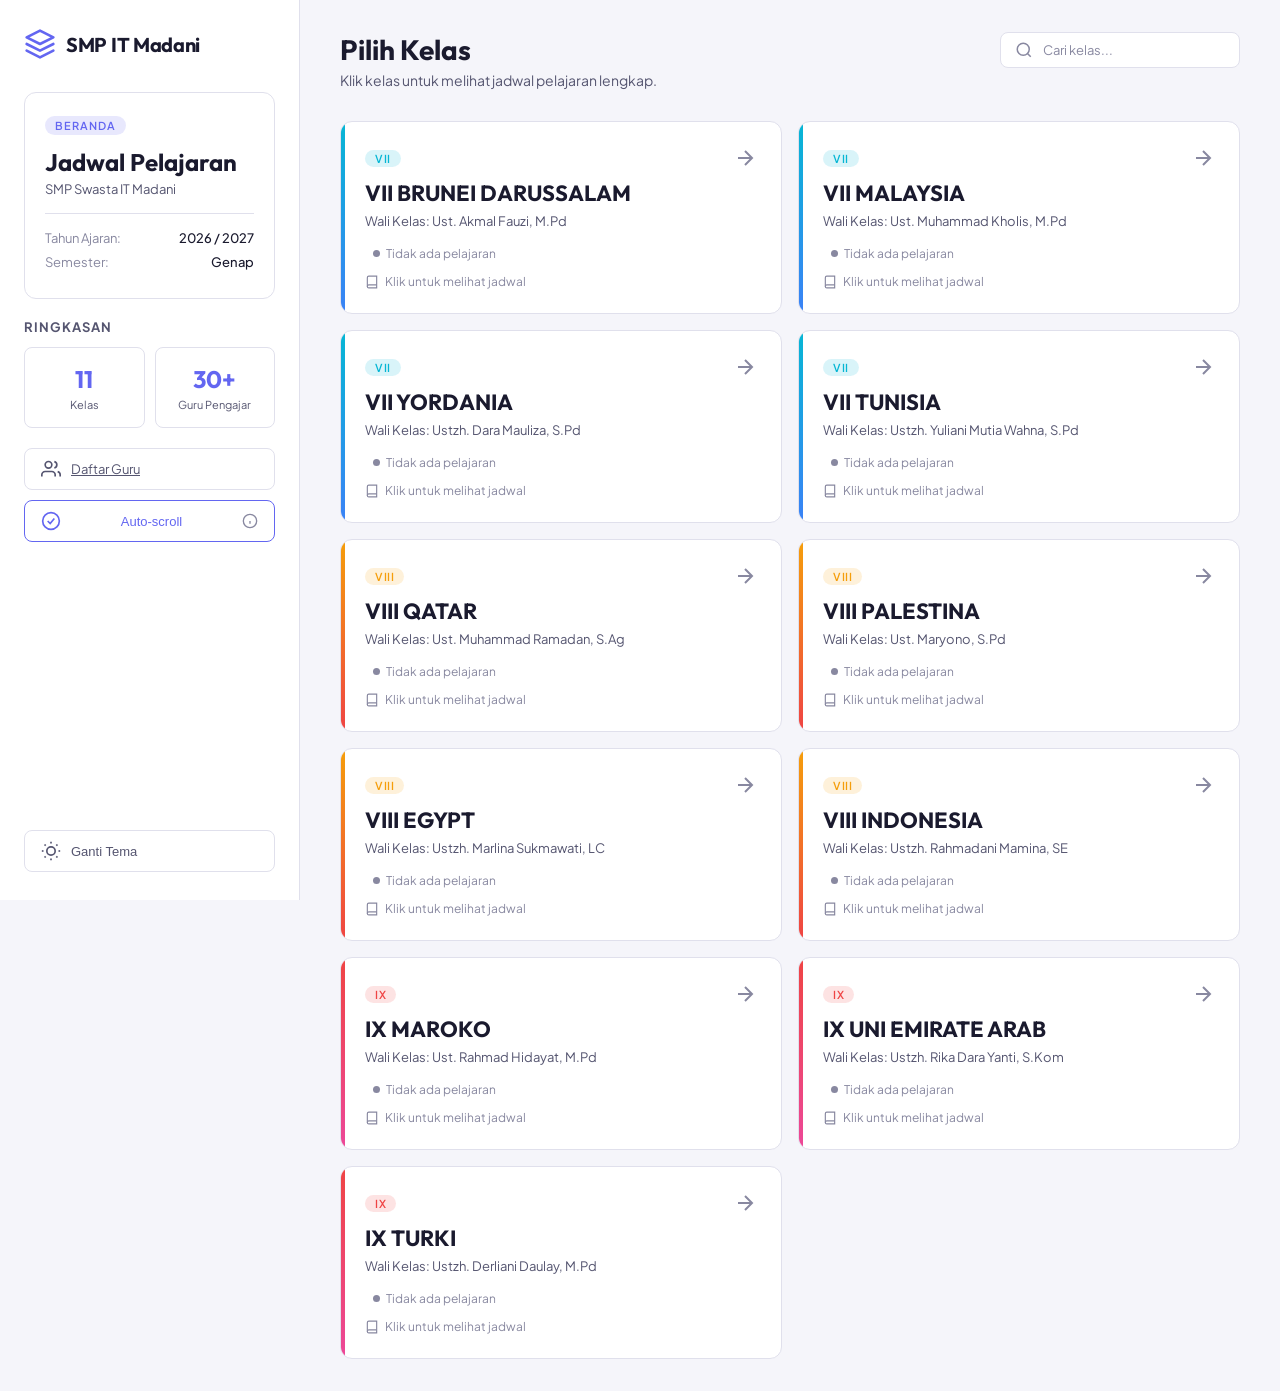
==== full/index.html @ 459fa44a "Add files via upload" ====
<!DOCTYPE html>
<html lang="id">
<head>
    <meta charset="UTF-8">
    <meta name="viewport" content="width=device-width, initial-scale=1.0">
    <title>Jadwal Pelajaran - SMP Swasta IT Madani</title>
    <meta name="theme-color" content="#0a0c10">
    <link rel="manifest" href="manifest.json">
    <link rel="icon" href="icon.svg" type="image/svg+xml">
    <link rel="preconnect" href="https://fonts.googleapis.com">
    <link rel="preconnect" href="https://fonts.gstatic.com" crossorigin>
    <link href="https://fonts.googleapis.com/css2?family=Outfit:wght@300;400;500;600;700;800&family=Plus+Jakarta+Sans:wght@300;400;500;600;700&display=swap" rel="stylesheet">
    <link rel="stylesheet" href="home.css">
</head>
<body class="light-theme">
    <header class="mobile-header">
        <button id="menu-toggle" class="menu-btn" aria-label="Buka menu">
            <svg viewBox="0 0 24 24" fill="none" stroke="currentColor" stroke-width="2" width="24" height="24">
                <line x1="3" y1="6" x2="21" y2="6"></line>
                <line x1="3" y1="12" x2="21" y2="12"></line>
                <line x1="3" y1="18" x2="21" y2="18"></line>
            </svg>
        </button>
        <span class="mobile-logo">SMP IT Madani</span>
    </header>
    <div class="sidebar-overlay" id="sidebar-overlay"></div>
    <div class="app-container">
        <aside class="sidebar">
            <div class="sidebar-header">
                <div class="logo-container">
                    <svg class="logo-icon" viewBox="0 0 24 24" fill="none" xmlns="http://www.w3.org/2000/svg">
                        <path d="M12 2L2 7L12 12L22 7L12 2Z" stroke="currentColor" stroke-width="2" stroke-linecap="round" stroke-linejoin="round"/>
                        <path d="M2 17L12 22L22 17" stroke="currentColor" stroke-width="2" stroke-linecap="round" stroke-linejoin="round"/>
                        <path d="M2 12L12 17L22 12" stroke="currentColor" stroke-width="2" stroke-linecap="round" stroke-linejoin="round"/>
                    </svg>
                    <span class="logo-text">SMP IT Madani</span>
                </div>
            </div>
            
            <div class="class-card">
                <div class="class-badge">BERANDA</div>
                <h1 class="class-title">Jadwal Pelajaran</h1>
                <p class="school-subtitle">SMP Swasta IT Madani</p>
                <div class="divider"></div>
                <div class="meta-row">
                    <span class="meta-label">Tahun Ajaran:</span>
                    <span class="meta-value">2026 / 2027</span>
                </div>
                <div class="meta-row">
                    <span class="meta-label">Semester:</span>
                    <span class="meta-value">Genap</span>
                </div>
            </div>

            <div class="stats-panel">
                <h3>Ringkasan</h3>
                <div class="stat-grid">
                    <div class="stat-card">
                        <span class="stat-num" id="total-classes">11</span>
                        <span class="stat-label">Kelas</span>
                    </div>
                    <div class="stat-card">
                        <span class="stat-num" id="total-teachers">30+</span>
                        <span class="stat-label">Guru Pengajar</span>
                    </div>
                </div>
            </div>

            <div class="sidebar-actions">
                <a href="teachers.html" class="theme-btn">
                    <span class="theme-btn-icon">
                        <svg viewBox="0 0 24 24" fill="none" stroke="currentColor" stroke-width="2" width="20" height="20">
                            <path d="M17 21v-2a4 4 0 0 0-4-4H5a4 4 0 0 0-4 4v2"></path>
                            <circle cx="9" cy="7" r="4"></circle>
                            <path d="M23 21v-2a4 4 0 0 0-3-3.87"></path>
                            <path d="M16 3.13a4 4 0 0 1 0 7.75"></path>
                        </svg>
                    </span>
                    <span class="theme-btn-text">Daftar Guru</span>
                </a>
            </div>

            <div class="sidebar-actions">
                <button id="autoscroll-toggle" class="theme-btn">
                    <span class="theme-btn-icon">
                        <svg viewBox="0 0 24 24" fill="none" stroke="currentColor" stroke-width="2" width="20" height="20">
                            <circle cx="12" cy="12" r="10"></circle>
                            <polyline points="8 12 11 15 16 9"></polyline>
                        </svg>
                    </span>
                    <span class="theme-btn-text">Auto-scroll</span>
                    <span class="info-badge" id="autoscroll-info">
                        <svg viewBox="0 0 24 24" fill="none" stroke="currentColor" stroke-width="2" width="16" height="16">
                            <circle cx="12" cy="12" r="10"></circle>
                            <line x1="12" y1="16" x2="12" y2="12"></line>
                            <line x1="12" y1="8" x2="12.01" y2="8"></line>
                        </svg>
                        <span class="tooltip-text">Langsung scroll ke jadwal hari ini saat halaman kelas dibuka.</span>
                    </span>
                </button>
            </div>

            <div class="sidebar-actions">
                <button id="install-btn" class="theme-btn hidden">
                    <span class="theme-btn-icon">
                        <svg viewBox="0 0 24 24" fill="none" stroke="currentColor" stroke-width="2" width="20" height="20">
                            <path d="M21 15v4a2 2 0 0 1-2 2H5a2 2 0 0 1-2-2v-4"></path>
                            <polyline points="7 10 12 15 17 10"></polyline>
                            <line x1="12" y1="15" x2="12" y2="3"></line>
                        </svg>
                    </span>
                    <span class="theme-btn-text">Pasang Aplikasi</span>
                </button>
            </div>

            <div class="theme-toggle-container">
                <button id="theme-toggle" class="theme-btn">
                    <span class="theme-btn-icon">
                        <svg class="sun-icon" viewBox="0 0 24 24" fill="none" stroke="currentColor" stroke-width="2">
                            <circle cx="12" cy="12" r="5"></circle>
                            <line x1="12" y1="1" x2="12" y2="3"></line>
                            <line x1="12" y1="21" x2="12" y2="23"></line>
                            <line x1="4.22" y1="4.22" x2="5.64" y2="5.64"></line>
                            <line x1="18.36" y1="18.36" x2="19.78" y2="19.78"></line>
                            <line x1="1" y1="12" x2="3" y2="12"></line>
                            <line x1="21" y1="12" x2="23" y2="12"></line>
                            <line x1="4.22" y1="19.78" x2="5.64" y2="18.36"></line>
                            <line x1="18.36" y1="4.22" x2="19.78" y2="5.64"></line>
                        </svg>
                        <svg class="moon-icon" viewBox="0 0 24 24" fill="none" stroke="currentColor" stroke-width="2">
                            <path d="M21 12.79A9 9 0 1 1 11.21 3 7 7 0 0 0 21 12.79z"></path>
                        </svg>
                    </span>
                    <span class="theme-btn-text">Ganti Tema</span>
                </button>
            </div>
        </aside>

        <main class="main-content">
            <header class="content-header">
                <div class="header-left">
                    <h2 class="section-title">Pilih Kelas</h2>
                    <p class="section-desc">Klik kelas untuk melihat jadwal pelajaran lengkap.</p>
                </div>
                <div class="header-actions">
                    <div class="search-box">
                        <svg class="search-icon" viewBox="0 0 24 24" fill="none" stroke="currentColor" stroke-width="2">
                            <circle cx="11" cy="11" r="8"></circle>
                            <line x1="21" y1="21" x2="16.65" y2="16.65"></line>
                        </svg>
                        <input type="text" id="search-input" placeholder="Cari kelas...">
                    </div>
                </div>
            </header>

            <div class="class-grid" id="class-grid">
            </div>
        </main>
    </div>

    <script src="home.js"></script>
    <script>
    if ('serviceWorker' in navigator) {
        navigator.serviceWorker.register('sw.js');
    }
    </script>
</body>
</html>
---- full/home.css ----
*, *::before, *::after { box-sizing: border-box; margin: 0; padding: 0; }

:root {
    --bg-primary: #0a0a0f;
    --bg-secondary: #12121a;
    --bg-card: #1a1a2e;
    --bg-card-hover: #222240;
    --text-primary: #f0f0f5;
    --text-secondary: #8888a0;
    --text-muted: #555570;
    --accent: #6366f1;
    --accent-glow: rgba(99, 102, 241, 0.15);
    --border: #2a2a40;
    --gradient-1: linear-gradient(135deg, #6366f1, #8b5cf6);
    --gradient-2: linear-gradient(135deg, #f59e0b, #ef4444);
    --gradient-3: linear-gradient(135deg, #06b6d4, #3b82f6);
    --gradient-4: linear-gradient(135deg, #10b981, #34d399);
    --shadow: 0 4px 20px rgba(0,0,0,0.3);
    --radius: 12px;
    --radius-sm: 8px;
}

body.light-theme {
    --bg-primary: #f5f5fa;
    --bg-secondary: #ffffff;
    --bg-card: #ffffff;
    --bg-card-hover: #f0f0f8;
    --text-primary: #1a1a2e;
    --text-secondary: #555570;
    --text-muted: #8888a0;
    --border: #e0e0ec;
    --shadow: 0 4px 20px rgba(0,0,0,0.08);
}

body { font-family: 'Plus Jakarta Sans', sans-serif; background: var(--bg-primary); color: var(--text-primary); min-height: 100vh; }

.app-container { display: flex; min-height: 100vh; }

/* Sidebar */
.sidebar {
    width: 300px; background: var(--bg-secondary); border-right: 1px solid var(--border);
    padding: 28px 24px; display: flex; flex-direction: column; position: fixed;
    top: 0; left: 0; height: 100vh; overflow-y: auto; z-index: 10;
}

.sidebar-header { margin-bottom: 32px; }

.logo-container { display: flex; align-items: center; gap: 10px; }
.logo-icon { width: 32px; height: 32px; color: var(--accent); }
.logo-text { font-family: 'Outfit', sans-serif; font-weight: 700; font-size: 20px; letter-spacing: -0.3px; }

.class-card {
    background: var(--bg-card); border: 1px solid var(--border); border-radius: var(--radius);
    padding: 20px; margin-bottom: 20px;
}
.class-badge {
    display: inline-block; padding: 3px 10px; border-radius: 20px;
    background: var(--accent-glow); color: var(--accent); font-size: 11px;
    font-weight: 600; letter-spacing: 1px; margin-bottom: 12px;
}
.class-title { font-family: 'Outfit', sans-serif; font-size: 24px; font-weight: 700; margin-bottom: 4px; }
.school-subtitle { font-size: 13px; color: var(--text-secondary); margin-bottom: 16px; }
.divider { height: 1px; background: var(--border); margin-bottom: 16px; }
.meta-row { display: flex; justify-content: space-between; font-size: 13px; margin-bottom: 8px; }
.meta-label { color: var(--text-muted); }
.meta-value { font-weight: 500; }

.stats-panel { margin-bottom: 20px; }
.stats-panel h3 { font-size: 13px; color: var(--text-secondary); margin-bottom: 12px; text-transform: uppercase; letter-spacing: 1px; }
.stat-grid { display: grid; grid-template-columns: 1fr 1fr; gap: 10px; }
.stat-card {
    background: var(--bg-card); border: 1px solid var(--border); border-radius: var(--radius-sm);
    padding: 16px; text-align: center;
}
.stat-num { display: block; font-family: 'Outfit', sans-serif; font-size: 24px; font-weight: 700; color: var(--accent); }
.stat-label { font-size: 11px; color: var(--text-secondary); margin-top: 4px; display: block; }

.theme-toggle-container { margin-top: auto; padding-top: 20px; }
.theme-btn {
    display: flex; align-items: center; gap: 10px; width: 100%; padding: 10px 16px;
    background: var(--bg-card); border: 1px solid var(--border); border-radius: var(--radius-sm);
    color: var(--text-secondary); cursor: pointer; font-size: 13px; transition: all 0.2s;
}
.theme-btn:hover { background: var(--bg-card-hover); color: var(--text-primary); }
.theme-btn-icon { width: 20px; height: 20px; }
.sun-icon, .moon-icon { display: none; width: 100%; height: 100%; }
.dark-theme .moon-icon { display: block; }
.light-theme .sun-icon { display: block; }

/* Main Content */
.main-content {
    margin-left: 300px; flex: 1; padding: 32px 40px;
}

.content-header {
    display: flex; justify-content: space-between; align-items: flex-start;
    margin-bottom: 32px; flex-wrap: wrap; gap: 16px;
}
.header-left { }
.section-title { font-family: 'Outfit', sans-serif; font-size: 28px; font-weight: 700; }
.section-desc { color: var(--text-secondary); font-size: 14px; margin-top: 4px; }
.header-actions { display: flex; gap: 12px; align-items: center; }

.search-box {
    display: flex; align-items: center; gap: 10px;
    background: var(--bg-secondary); border: 1px solid var(--border);
    border-radius: var(--radius-sm); padding: 8px 14px; width: 240px;
}
.search-icon { width: 18px; height: 18px; color: var(--text-muted); flex-shrink: 0; }
.search-box input {
    border: none; background: none; outline: none; color: var(--text-primary);
    font-family: inherit; font-size: 13px; width: 100%;
}
.search-box input::placeholder { color: var(--text-muted); }

/* Class Grid */
.class-grid {
    display: grid; grid-template-columns: repeat(auto-fill, minmax(320px, 1fr));
    gap: 16px;
}

.class-grid-item {
    background: var(--bg-card); border: 1px solid var(--border); border-radius: var(--radius);
    padding: 24px; cursor: pointer; transition: all 0.25s ease;
    text-decoration: none; color: inherit; display: block;
    position: relative; overflow: hidden;
}
.class-grid-item:hover {
    background: var(--bg-card-hover); transform: translateY(-2px);
    border-color: var(--accent); box-shadow: var(--shadow);
}

.class-grid-item .item-badge {
    display: inline-block; padding: 2px 10px; border-radius: 20px;
    font-size: 11px; font-weight: 600; letter-spacing: 0.5px; margin-bottom: 12px;
}

.class-grid-item .item-name {
    font-family: 'Outfit', sans-serif; font-size: 22px; font-weight: 700;
    margin-bottom: 6px;
}

.class-grid-item .item-wali {
    font-size: 13px; color: var(--text-secondary); margin-bottom: 12px;
}

.class-grid-item .item-mapel {
    font-size: 12px; color: var(--text-muted); display: flex; align-items: center; gap: 6px;
}

.class-grid-item .item-now {
    font-size: 12px; display: flex; align-items: center; gap: 6px;
    margin-bottom: 8px; padding: 5px 8px; border-radius: 6px;
}
.now-active { background: rgba(16, 185, 129, 0.12); color: #10b981; }
.now-break { background: rgba(245, 158, 11, 0.12); color: #f59e0b; }
.now-activity { background: rgba(99, 102, 241, 0.12); color: #6366f1; }
.now-idle { color: var(--text-muted); padding-left: 0; }

.now-dot {
    width: 7px; height: 7px; border-radius: 50%; flex-shrink: 0;
}
.now-active .now-dot { background: #10b981; box-shadow: 0 0 8px rgba(16, 185, 129, 0.6); }
.now-break .now-dot { background: #f59e0b; }
.now-activity .now-dot { background: #6366f1; }
.now-idle .now-dot { background: var(--text-muted); }
.now-subject { font-weight: 600; }
.now-time { margin-left: auto; opacity: 0.7; }

.class-grid-item .item-arrow {
    position: absolute; top: 24px; right: 24px;
    width: 24px; height: 24px; color: var(--text-muted);
    transition: transform 0.25s ease, color 0.25s ease;
}
.class-grid-item:hover .item-arrow { transform: translateX(4px); color: var(--accent); }

.class-grid-item .item-accent {
    position: absolute; top: 0; left: 0; width: 4px; height: 100%;
    border-radius: 0 4px 4px 0;
}

.badge-vii { background: rgba(6, 182, 212, 0.15); color: #06b6d4; }
.badge-viii { background: rgba(245, 158, 11, 0.15); color: #f59e0b; }
.badge-ix { background: rgba(239, 68, 68, 0.15); color: #ef4444; }

.accent-vii { background: linear-gradient(180deg, #06b6d4, #3b82f6); }
.accent-viii { background: linear-gradient(180deg, #f59e0b, #ef4444); }
.accent-ix { background: linear-gradient(180deg, #ef4444, #ec4899); }

/* Mobile Header */
.mobile-header {
    display: none; position: fixed; top: 0; left: 0; right: 0; height: 56px;
    background: var(--bg-secondary); border-bottom: 1px solid var(--border);
    align-items: center; padding: 0 16px; z-index: 25; gap: 12px;
}
.menu-btn {
    background: none; border: none; color: var(--text-primary); cursor: pointer;
    padding: 8px; border-radius: 8px; display: flex; align-items: center;
}
.menu-btn:hover { background: var(--bg-card); }
.mobile-logo { font-family: 'Outfit', sans-serif; font-weight: 700; font-size: 18px; }

/* Sidebar Overlay */
.sidebar-overlay {
    display: none; position: fixed; inset: 0; background: rgba(0,0,0,0.5);
    z-index: 15; opacity: 0; transition: opacity 0.3s ease;
}
.sidebar-overlay.active { opacity: 1; }

/* Mobile & Tablet */
@media (max-width: 900px) {
    .mobile-header { display: flex; }

    .sidebar {
        position: fixed; top: 0; left: 0; height: 100vh; z-index: 20;
        transform: translateX(-100%); transition: transform 0.3s ease;
        width: 280px;
    }
    .sidebar.open { transform: translateX(0); }
    .sidebar-overlay.active { display: block; }

    .main-content { margin-left: 0; padding: 72px 16px 24px; }

    .content-header {
        flex-direction: column; gap: 12px; margin-bottom: 20px;
    }
    .section-title { font-size: 22px; }
    .header-actions { width: 100%; }
    .search-box { width: 100%; }

    .class-grid { grid-template-columns: 1fr; gap: 12px; }

    .class-grid-item { padding: 18px; }
    .class-grid-item .item-name { font-size: 18px; }
    .class-grid-item .item-wali { font-size: 12px; margin-bottom: 8px; }
    .class-grid-item .item-arrow { top: 18px; right: 18px; width: 20px; height: 20px; }
    .class-grid-item .item-now { font-size: 11px; padding: 4px 8px; }
    .class-grid-item .item-mapel { font-size: 11px; }
    .class-grid-item .item-badge { font-size: 10px; margin-bottom: 8px; }
}

.sidebar-actions { margin-bottom: 10px; }

/* Info Badge & Tooltip */
.info-badge {
    position: relative;
    display: inline-flex;
    align-items: center;
    margin-left: auto;
    color: var(--text-muted);
    cursor: help;
    flex-shrink: 0;
}

.info-badge:hover {
    color: var(--accent);
}

.tooltip-text {
    visibility: hidden;
    opacity: 0;
    position: absolute;
    top: calc(100% + 8px);
    left: 50%;
    transform: translateX(-50%);
    background: var(--bg-card);
    color: var(--text-primary);
    padding: 10px 14px;
    border-radius: var(--radius-sm);
    font-size: 12px;
    font-weight: 400;
    white-space: nowrap;
    box-shadow: var(--shadow);
    border: 1px solid var(--border);
    z-index: 50;
    transition: opacity 0.2s ease, visibility 0.2s ease;
    pointer-events: none;
    font-family: 'Plus Jakarta Sans', sans-serif;
}

.tooltip-text::after {
    content: '';
    position: absolute;
    bottom: 100%;
    left: 50%;
    transform: translateX(-50%);
    border: 6px solid transparent;
    border-bottom-color: var(--border);
}

.info-badge:hover .tooltip-text {
    visibility: visible;
    opacity: 1;
}

.theme-btn .info-badge svg {
    width: 16px;
    height: 16px;
}

#autoscroll-toggle .theme-btn-text {
    flex: 1;
}

#autoscroll-toggle.active {
    color: var(--accent);
    border-color: var(--accent);
}

#autoscroll-toggle.active .theme-btn-icon svg {
    stroke: var(--accent);
}

.hidden { display: none !important; }

@media (max-width: 480px) {
    .main-content { padding: 68px 12px 20px; }
    .class-grid-item { padding: 14px; }
    .class-grid-item .item-name { font-size: 16px; }
    .class-grid-item .item-arrow { top: 14px; right: 14px; }
    .section-title { font-size: 20px; }
    .section-desc { font-size: 13px; }
}
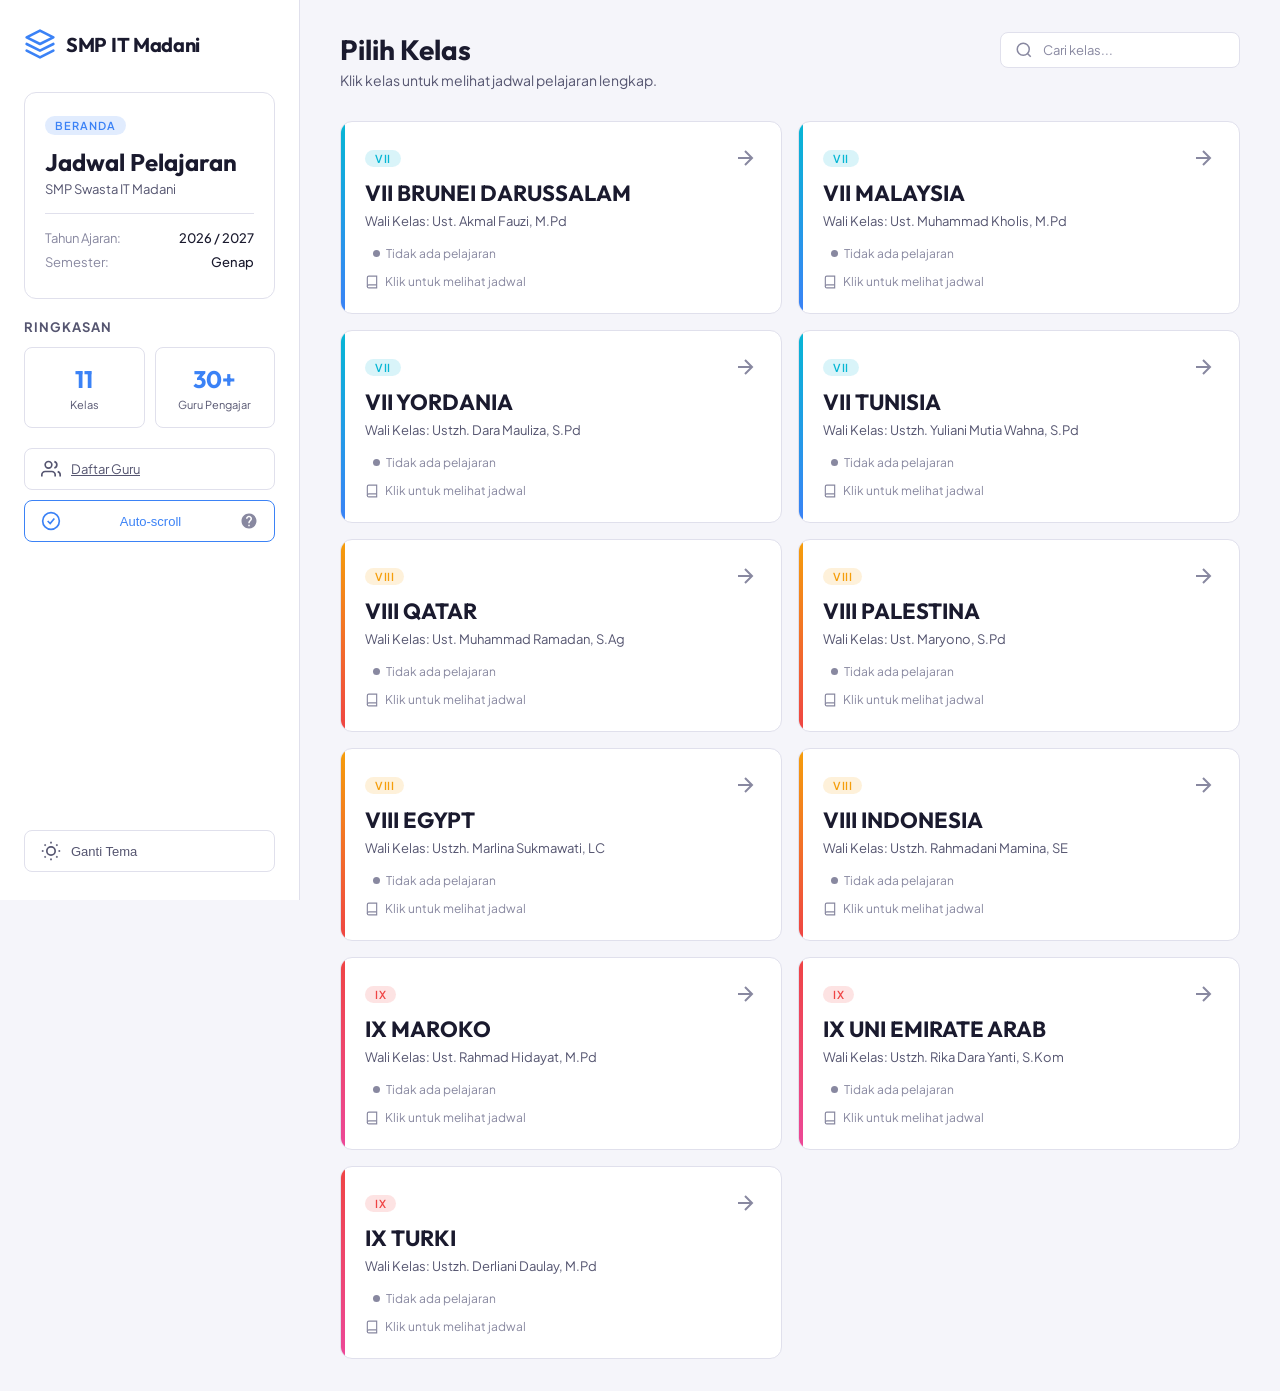
==== commit b9c75b88: "Add files via upload" ====
--- a/full/index.html
+++ b/full/index.html
@@ -27,14 +27,14 @@
     <div class="app-container">
         <aside class="sidebar">
             <div class="sidebar-header">
-                <div class="logo-container">
+                <a href="index.html" class="logo-container">
                     <svg class="logo-icon" viewBox="0 0 24 24" fill="none" xmlns="http://www.w3.org/2000/svg">
                         <path d="M12 2L2 7L12 12L22 7L12 2Z" stroke="currentColor" stroke-width="2" stroke-linecap="round" stroke-linejoin="round"/>
                         <path d="M2 17L12 22L22 17" stroke="currentColor" stroke-width="2" stroke-linecap="round" stroke-linejoin="round"/>
                         <path d="M2 12L12 17L22 12" stroke="currentColor" stroke-width="2" stroke-linecap="round" stroke-linejoin="round"/>
                     </svg>
                     <span class="logo-text">SMP IT Madani</span>
-                </div>
+                </a>
             </div>
             
             <div class="class-card">
@@ -90,10 +90,8 @@
                     </span>
                     <span class="theme-btn-text">Auto-scroll</span>
                     <span class="info-badge" id="autoscroll-info">
-                        <svg viewBox="0 0 24 24" fill="none" stroke="currentColor" stroke-width="2" width="16" height="16">
-                            <circle cx="12" cy="12" r="10"></circle>
-                            <line x1="12" y1="16" x2="12" y2="12"></line>
-                            <line x1="12" y1="8" x2="12.01" y2="8"></line>
+                        <svg viewBox="0 0 24 24" fill="currentColor" width="18" height="18">
+                            <path d="M12 2C6.48 2 2 6.48 2 12s4.48 10 10 10 10-4.48 10-10S17.52 2 12 2zm1 17h-2v-2h2v2zm2.07-7.75l-.9.92C13.45 12.9 13 13.5 13 15h-2v-.5c0-1.1.45-2.1 1.17-2.83l1.24-1.26c.37-.36.59-.86.59-1.41 0-1.1-.9-2-2-2s-2 .9-2 2H8c0-2.21 1.79-4 4-4s4 1.79 4 4c0 .88-.36 1.68-.93 2.25z"/>
                         </svg>
                         <span class="tooltip-text">Langsung scroll ke jadwal hari ini saat halaman kelas dibuka.</span>
                     </span>
--- a/full/home.css
+++ b/full/home.css
@@ -8,10 +8,10 @@
     --text-primary: #f0f0f5;
     --text-secondary: #8888a0;
     --text-muted: #555570;
-    --accent: #6366f1;
-    --accent-glow: rgba(99, 102, 241, 0.15);
+    --accent: #3b82f6;
+    --accent-glow: rgba(59, 130, 246, 0.15);
     --border: #2a2a40;
-    --gradient-1: linear-gradient(135deg, #6366f1, #8b5cf6);
+    --gradient-1: linear-gradient(135deg, #3b82f6, #06b6d4);
     --gradient-2: linear-gradient(135deg, #f59e0b, #ef4444);
     --gradient-3: linear-gradient(135deg, #06b6d4, #3b82f6);
     --gradient-4: linear-gradient(135deg, #10b981, #34d399);
@@ -45,7 +45,7 @@
 
 .sidebar-header { margin-bottom: 32px; }
 
-.logo-container { display: flex; align-items: center; gap: 10px; }
+.logo-container { display: flex; align-items: center; gap: 10px; text-decoration: none; color: inherit; cursor: pointer; }
 .logo-icon { width: 32px; height: 32px; color: var(--accent); }
 .logo-text { font-family: 'Outfit', sans-serif; font-weight: 700; font-size: 20px; letter-spacing: -0.3px; }
 
@@ -259,20 +259,17 @@
 .tooltip-text {
     visibility: hidden;
     opacity: 0;
-    position: absolute;
-    top: calc(100% + 8px);
-    left: 50%;
-    transform: translateX(-50%);
+    position: fixed;
     background: var(--bg-card);
     color: var(--text-primary);
     padding: 10px 14px;
     border-radius: var(--radius-sm);
     font-size: 12px;
     font-weight: 400;
-    white-space: nowrap;
+    max-width: 260px;
     box-shadow: var(--shadow);
     border: 1px solid var(--border);
-    z-index: 50;
+    z-index: 100;
     transition: opacity 0.2s ease, visibility 0.2s ease;
     pointer-events: none;
     font-family: 'Plus Jakarta Sans', sans-serif;
@@ -281,21 +278,15 @@
 .tooltip-text::after {
     content: '';
     position: absolute;
-    bottom: 100%;
-    left: 50%;
-    transform: translateX(-50%);
+    top: 100%;
+    left: 10px;
     border: 6px solid transparent;
-    border-bottom-color: var(--border);
-}
-
-.info-badge:hover .tooltip-text {
-    visibility: visible;
-    opacity: 1;
+    border-top-color: var(--border);
 }
 
 .theme-btn .info-badge svg {
-    width: 16px;
-    height: 16px;
+    width: 18px;
+    height: 18px;
 }
 
 #autoscroll-toggle .theme-btn-text {
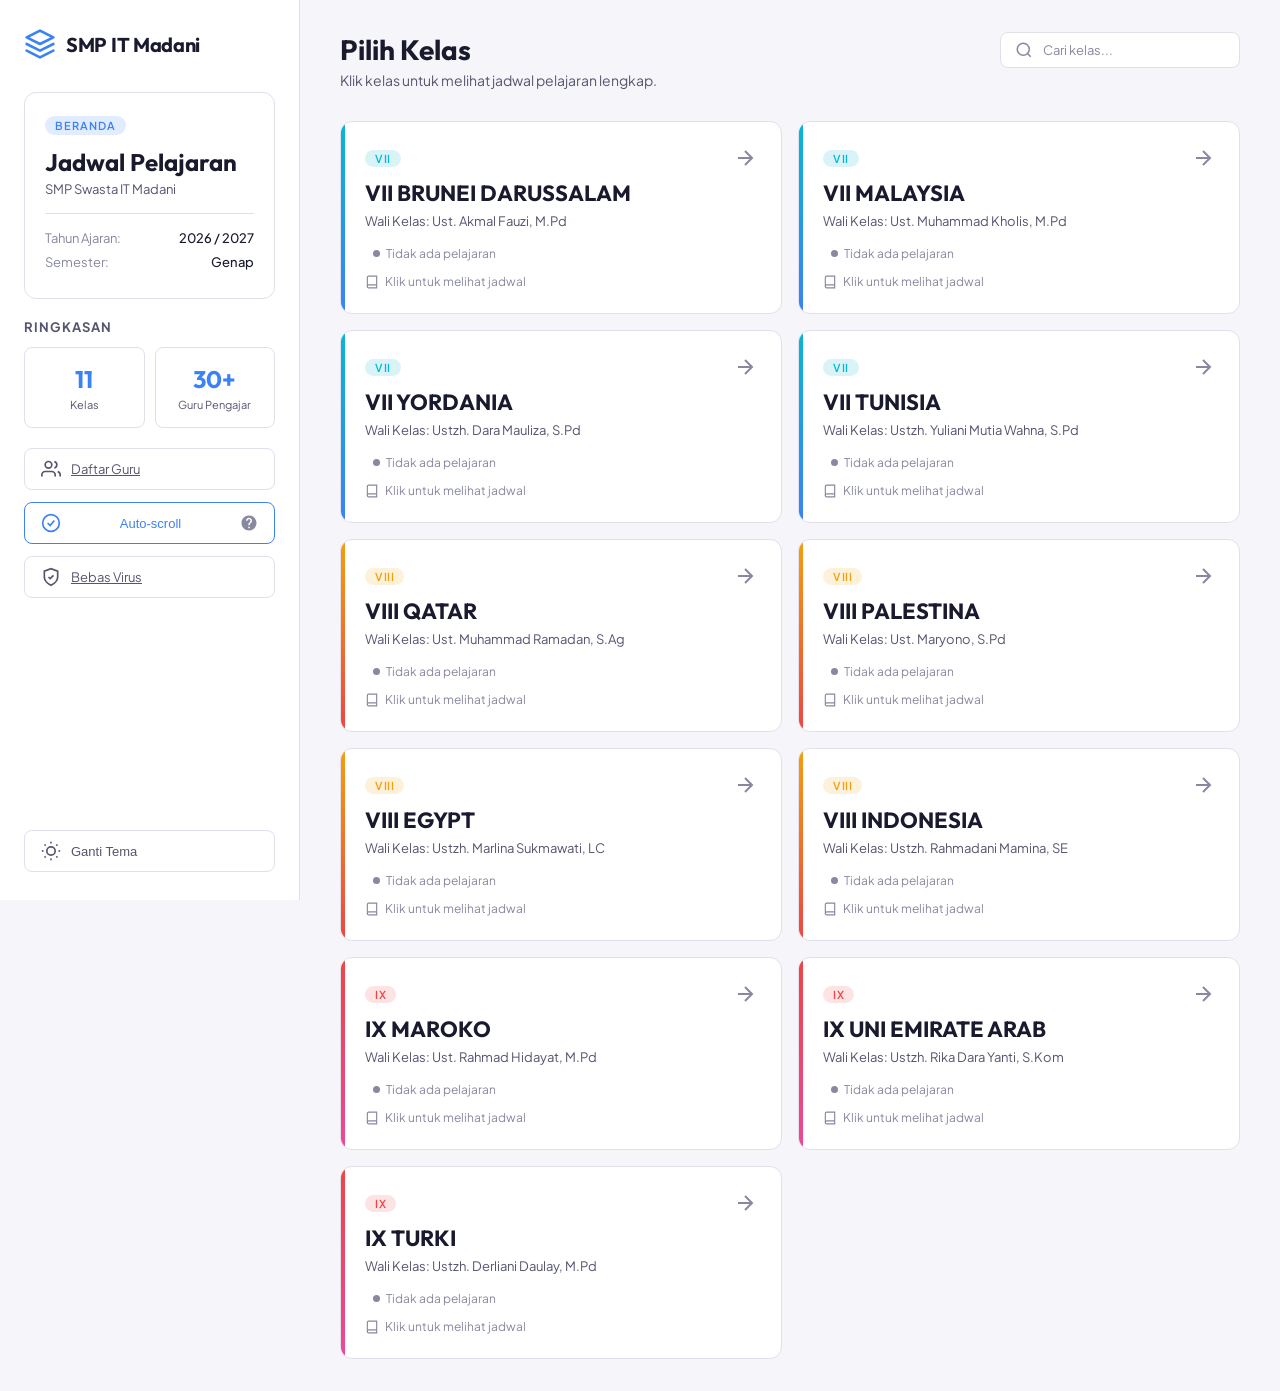
==== commit b7d0ad08: "Add files via upload" ====
--- a/full/index.html
+++ b/full/index.html
@@ -109,6 +109,15 @@
                     </span>
                     <span class="theme-btn-text">Pasang Aplikasi</span>
                 </button>
+                <a href="https://www.virustotal.com/gui/url/15912cdc610478aff4cfbaedd28a2f4d679afb9b7dcfb62e82991675b9d9a222?nocache=1" target="_blank" class="theme-btn" rel="noopener noreferrer">
+                    <span class="theme-btn-icon">
+                        <svg viewBox="0 0 24 24" fill="none" stroke="currentColor" stroke-width="2" width="20" height="20">
+                            <path d="M12 22s8-4 8-10V5l-8-3-8 3v7c0 6 8 10 8 10z"></path>
+                            <polyline points="9 12 11 14 15 10"></polyline>
+                        </svg>
+                    </span>
+                    <span class="theme-btn-text">Bebas Virus</span>
+                </a>
             </div>
 
             <div class="theme-toggle-container">
--- a/full/home.css
+++ b/full/home.css
@@ -239,7 +239,7 @@
     .class-grid-item .item-badge { font-size: 10px; margin-bottom: 8px; }
 }
 
-.sidebar-actions { margin-bottom: 10px; }
+.sidebar-actions { margin-bottom: 12px; display: flex; flex-direction: column; gap: 10px; }
 
 /* Info Badge & Tooltip */
 .info-badge {
